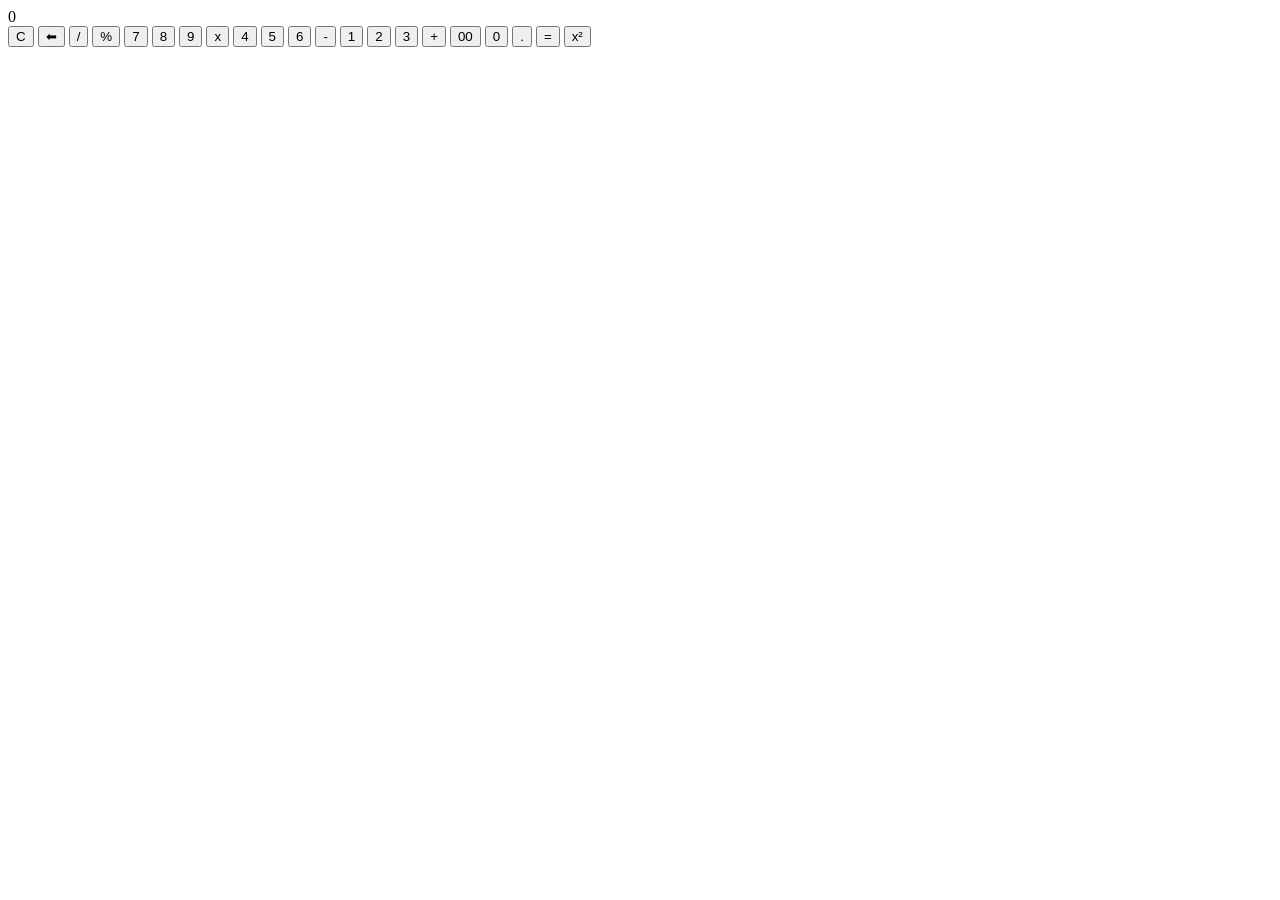
==== index.html @ 43da3ad9 "Create index.html" ====
<!DOCTYPE html>
<html lang="en">
    <head>
        <meta charset="UTF-8" />
        <meta http-equiv="X-UA-Compatible" content="IE=edge" />
        <meta name="viewport" content="width=device-width, initial-scale=1.0" />
        <title>Calcualtor :: By Karan Kumar</title>
        <link rel="stylesheet" href="style.css" />
        <script src="script.js" defer></script>
    </head>

    <body>
        <div class="container">
            <section id="Display-area">
                <div class="currentInput"></div>
                <div class="answerScreen">0</div>
            </section>
            <section class="keypad-btns">
                <button type="button" class="fun_btn" id="clear" value="">
                    C
                </button>
                <button type="button" class="fun_btn" id="erase" value="">
                    &#11013;
                </button>
                <button type="button" class="fun_btn" value="/">/</button>
                <button type="button" class="fun_btn" value="%">%</button>
                <button type="button" class="num_btn" value="7">7</button>
                <button type="button" class="num_btn" value="8">8</button>
                <button type="button" class="num_btn" value="9">9</button>
                <button type="button" class="fun_btn" value="*">x</button>
                <button type="button" class="num_btn" value="4">4</button>
                <button type="button" class="num_btn" value="5">5</button>
                <button type="button" class="num_btn" value="6">6</button>
                <button type="button" class="fun_btn" value="-">-</button>
                <button type="button" class="num_btn" value="1">1</button>
                <button type="button" class="num_btn" value="2">2</button>
                <button type="button" class="num_btn" value="3">3</button>
                <button type="button" class="fun_btn" value="+">+</button>
                <button type="button" class="num_btn" value="00">00</button>
                <button type="button" class="num_btn" value="0">0</button>
                <button type="button" class="num_btn" value=".">.</button>
                <button type="button" class="fun_btn" id="evaluate" value="">
                    =
                </button>
                <button type="button" class="fun_btn" id="exponent" value="2">x²</button>
            </section>
        </div>
    </body>
</html>
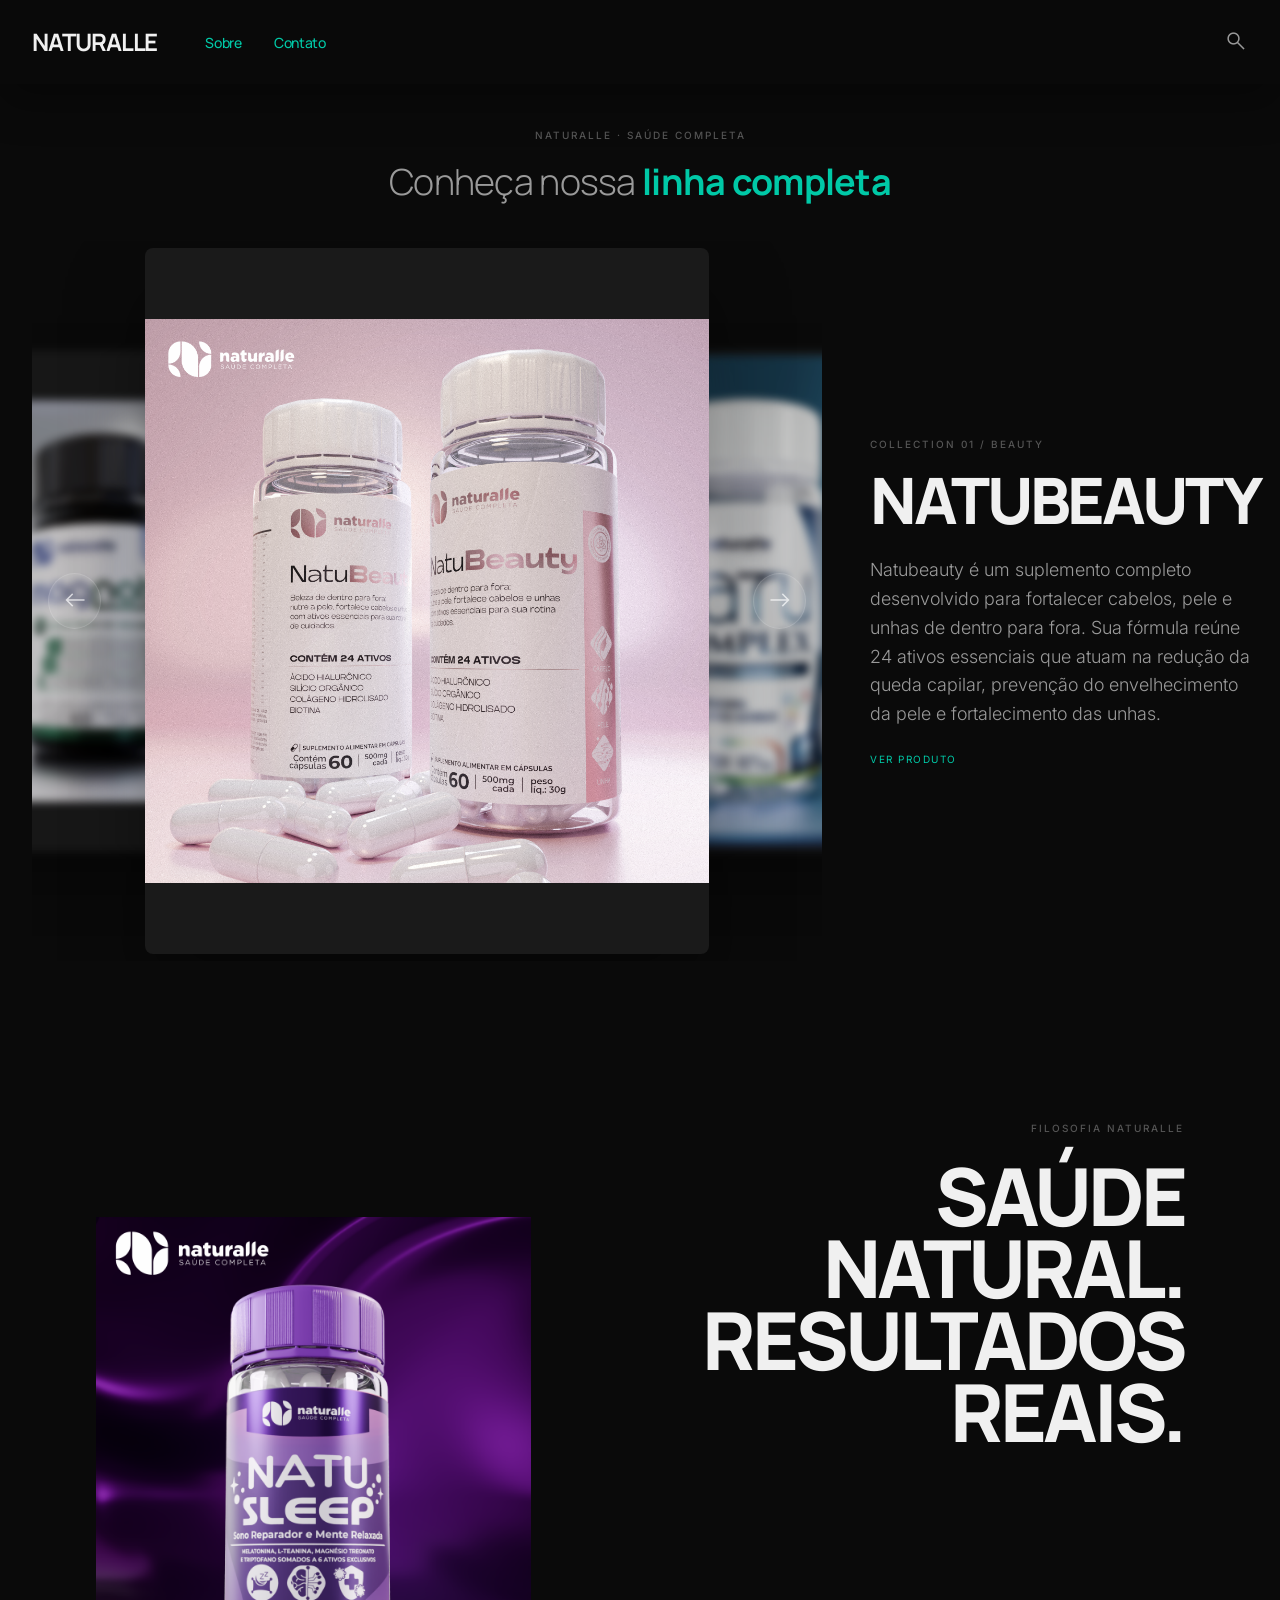
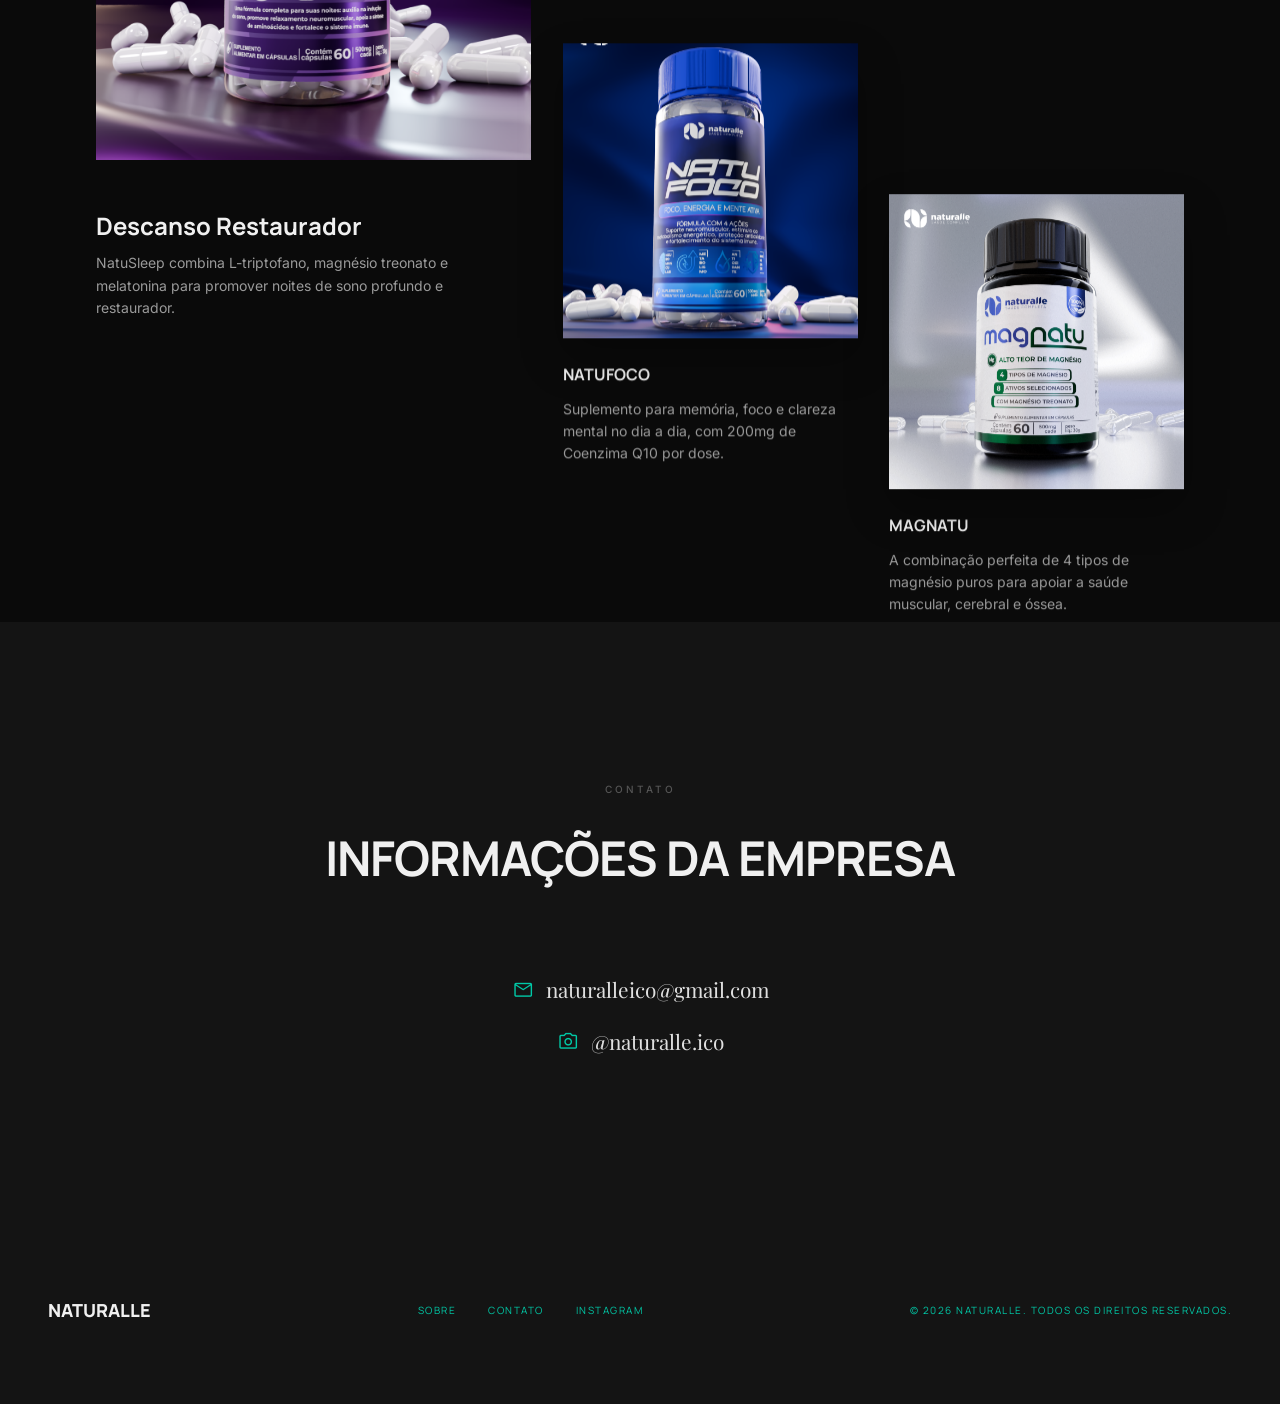
==== commit 3956a715: "adicionando o projeto" ====
--- a/index.html
+++ b/index.html
@@ -1,49 +1,273 @@
 <!DOCTYPE html>
 <html lang="en">
-    <head>
-        <meta charset="UTF-8" />
-        <meta http-equiv="X-UA-Compatible" content="IE=edge" />
-        <meta name="viewport" content="width=device-width, initial-scale=1.0" />
-        <title>Calcualtor :: By Karan Kumar</title>
-        <link rel="stylesheet" href="style.css" />
-        <script src="script.js" defer></script>
-    </head>
-
-    <body>
-        <div class="container">
-            <section id="Display-area">
-                <div class="currentInput"></div>
-                <div class="answerScreen">0</div>
-            </section>
-            <section class="keypad-btns">
-                <button type="button" class="fun_btn" id="clear" value="">
-                    C
+<head>
+    <meta charset="utf-8">
+    <meta name="viewport" content="width=device-width, initial-scale=1.0">
+    <title>NATURALLE | Suplementos Naturais Premium</title>
+    
+    <!-- SEO Optimization -->
+    <meta name="description" content="Descubra a linha completa de suplementos naturais Naturalle. Fórmulas avançadas para beleza, foco, sono, articulações e bem-estar.">
+    
+    <!-- Google Fonts -->
+    <link rel="preconnect" href="https://fonts.googleapis.com">
+    <link rel="preconnect" href="https://fonts.gstatic.com" crossorigin>
+    <link href="https://fonts.googleapis.com/css2?family=Manrope:wght@200;400;500;700;800&family=Inter:wght@300;400;500;600&family=Playfair+Display:ital,wght@0,400;0,600;1,400&display=swap" rel="stylesheet">
+    
+    <!-- Material Symbols -->
+    <link href="https://fonts.googleapis.com/css2?family=Material+Symbols+Outlined:wght,FILL@100..700,0..1&display=swap" rel="stylesheet">
+    
+    <!-- Styles -->
+    <link rel="stylesheet" href="index.css">
+</head>
+<body id="page-body">
+    <!-- TopAppBar -->
+    <header class="navbar" id="main-nav">
+        <nav class="nav-container">
+            <div class="nav-left">
+                <a class="logo" href="index.html">NATURALLE</a>
+                <div class="nav-links">
+                    <a class="nav-link" href="sobre.html">Sobre</a>
+                    <a class="nav-link" href="#contato">Contato</a>
+                </div>
+            </div>
+            <div class="nav-actions">
+                <button class="icon-button" id="search-toggle" aria-label="Pesquisar">
+                    <span class="material-symbols-outlined">search</span>
                 </button>
-                <button type="button" class="fun_btn" id="erase" value="">
-                    &#11013;
+            </div>
+        </nav>
+    </header>
+
+    <!-- Search Overlay -->
+    <div class="search-overlay hidden" id="search-overlay">
+        <div class="search-container">
+            <div class="search-input-group">
+                <span class="material-symbols-outlined search-icon">search</span>
+                <input type="text" class="search-input" id="search-input" placeholder="Pesquisar produtos..." autocomplete="off">
+                <button class="search-close" id="search-close" aria-label="Fechar pesquisa">
+                    <span class="material-symbols-outlined">close</span>
                 </button>
-                <button type="button" class="fun_btn" value="/">/</button>
-                <button type="button" class="fun_btn" value="%">%</button>
-                <button type="button" class="num_btn" value="7">7</button>
-                <button type="button" class="num_btn" value="8">8</button>
-                <button type="button" class="num_btn" value="9">9</button>
-                <button type="button" class="fun_btn" value="*">x</button>
-                <button type="button" class="num_btn" value="4">4</button>
-                <button type="button" class="num_btn" value="5">5</button>
-                <button type="button" class="num_btn" value="6">6</button>
-                <button type="button" class="fun_btn" value="-">-</button>
-                <button type="button" class="num_btn" value="1">1</button>
-                <button type="button" class="num_btn" value="2">2</button>
-                <button type="button" class="num_btn" value="3">3</button>
-                <button type="button" class="fun_btn" value="+">+</button>
-                <button type="button" class="num_btn" value="00">00</button>
-                <button type="button" class="num_btn" value="0">0</button>
-                <button type="button" class="num_btn" value=".">.</button>
-                <button type="button" class="fun_btn" id="evaluate" value="">
-                    =
-                </button>
-                <button type="button" class="fun_btn" id="exponent" value="2">x²</button>
-            </section>
+            </div>
+            <div class="search-results" id="search-results"></div>
         </div>
-    </body>
+    </div>
+
+    <main>
+        <!-- Hero Showcase Section -->
+        <section class="hero-section">
+            <div class="hero-tagline">
+                <span class="label">Naturalle · Saúde Completa</span>
+                <h2 class="tagline-text">Conheça nossa <span class="accent">linha completa</span></h2>
+            </div>
+            <div class="hero-layout">
+                <div class="hero-display-area">
+                    <button class="nav-arrow left" aria-label="Previous" id="carousel-prev">
+                        <span class="material-symbols-outlined">west</span>
+                    </button>
+                    
+                    <div class="carousel-wrapper" id="carousel-wrapper">
+                        <!-- Carousel Items -->
+                        <div class="carousel-item active" data-index="0" data-title="NATUBEAUTY" data-subtitle="Estética e Cuidado" data-desc="Natubeauty é um suplemento completo desenvolvido para fortalecer cabelos, pele e unhas de dentro para fora. Sua fórmula reúne 24 ativos essenciais que atuam na redução da queda capilar, prevenção do envelhecimento da pele e fortalecimento das unhas." data-label="Collection 01 / Beauty">
+                            <img src="Mockups/Natubeauty/APRESENTAÇÃO NATUBEAUTY 2.png" alt="Natubeauty" class="carousel-image" loading="lazy">
+                            <div class="image-overlay">
+                                <h3 class="overlay-title">NATUBEAUTY</h3>
+                                <button class="overlay-button">Ver Detalhes</button>
+                            </div>
+                        </div>
+                        <div class="carousel-item next-1" data-index="1" data-title="NATUCOMPLEX" data-subtitle="Nutrição Essencial" data-desc="NatuComplex é um multivitamínico e multimineral completo, com 28 ativos essenciais que promovem equilíbrio, energia e bem-estar. Contém Vitamina D, B12, Cálcio e Magnésio." data-label="Collection 02 / Health">
+                            <img src="Mockups/Natucomplex/MOKCUP C. FUNDO 1.png" alt="Natucomplex" class="carousel-image" loading="lazy">
+                            <div class="image-overlay">
+                                <h3 class="overlay-title">NATUCOMPLEX</h3>
+                                <button class="overlay-button">Ver Detalhes</button>
+                            </div>
+                        </div>
+                        <div class="carousel-item next-2" data-index="2" data-title="NATUFLEX" data-subtitle="Mobilidade e Articulações" data-desc="Natuflex é um suplemento em cápsulas com 11 ativos selecionados para a saúde dos ossos, músculos e articulações. Proporciona mobilidade, força e conforto articular no dia a dia." data-label="Collection 03 / Wellness">
+                            <img src="Mockups/Natuflex/MOKCUP APRESENTAÇÃO NATUFLEX 2.png" alt="Natuflex" class="carousel-image" loading="lazy">
+                            <div class="image-overlay">
+                                <h3 class="overlay-title">NATUFLEX</h3>
+                                <button class="overlay-button">Ver Detalhes</button>
+                            </div>
+                        </div>
+                        <div class="carousel-item next-3" data-index="3" data-title="NATUFOCO" data-subtitle="Concentração Máxima" data-desc="Natofoco é um suplemento para memória, foco e clareza mental no dia a dia. Conta com 200mg de Coenzima Q10 por dose, associado a Magnésio Treonato, Vitaminas D, B12 e Triptofano para energia limpa." data-label="Collection 04 / Focus">
+                            <img src="Mockups/Natufoco/MOKCUP C. FUNDO 1.png" alt="Natufoco" class="carousel-image" loading="lazy">
+                            <div class="image-overlay">
+                                <h3 class="overlay-title">NATUFOCO</h3>
+                                <button class="overlay-button">Ver Detalhes</button>
+                            </div>
+                        </div>
+                        <div class="carousel-item next-4" data-index="4" data-title="NATUPESO" data-subtitle="Controle e Leveza" data-desc="Natupeso é um suplemento natural para emagrecimento saudável, formulado com doze ativos que atuam juntos para aumentar a saciedade, melhorar o metabolismo e reduzir a compulsão por doces." data-label="Collection 05 / Active">
+                            <img src="Mockups/Natupeso/MOKCUP C.FUNDO  (1).png" alt="Natupeso" class="carousel-image" loading="lazy">
+                            <div class="image-overlay">
+                                <h3 class="overlay-title">NATUPESO</h3>
+                                <button class="overlay-button">Ver Detalhes</button>
+                            </div>
+                        </div>
+                        <div class="carousel-item next-5" data-index="5" data-title="NATUSLEEP" data-subtitle="Descanso Profundo" data-desc="NatuSleep promove noites de sono restauradoras. Sua fórmula combina L-triptofano, magnésio treonato, L-teanina, inositol e melatonina para atuar no controle da ansiedade e regulação natural do sono." data-label="Collection 06 / Recovery">
+                            <img src="Mockups/Natusleep/MOKCUP C. FUNDO 1.png" alt="Natusleep" class="carousel-image" loading="lazy">
+                            <div class="image-overlay">
+                                <h3 class="overlay-title">NATUSLEEP</h3>
+                                <button class="overlay-button">Ver Detalhes</button>
+                            </div>
+                        </div>
+                        <div class="carousel-item prev-1" data-index="6" data-title="MAGNATU" data-subtitle="Magnésio Puro" data-desc="Magnatu combina 4 tipos de magnésio e vitaminas essenciais. Sua fórmula avançada apoia a saúde muscular, cerebral e óssea, além de contribuir para a disposição, clareza mental e bem-estar geral." data-label="Collection 07 / Core">
+                            <img src="Mockups/magNatu/APRESENTAÇÃO MAGNATU 1.png" alt="magNatu" class="carousel-image" loading="lazy">
+                            <div class="image-overlay">
+                                <h3 class="overlay-title">MAGNATU</h3>
+                                <button class="overlay-button">Ver Detalhes</button>
+                            </div>
+                        </div>
+                    </div>
+
+                    <button class="nav-arrow right" aria-label="Next" id="carousel-next">
+                        <span class="material-symbols-outlined">east</span>
+                    </button>
+                </div>
+
+                <div class="hero-info" id="hero-info-container">
+                    <div class="hero-title-group">
+                        <span class="label" id="display-label">Collection 01 / Beauty</span>
+                        <h1 class="headline" id="display-title">NATUBEAUTY</h1>
+                    </div>
+                    <div class="hero-details-group">
+                        <p class="body-text" id="display-desc">
+                            Natubeauty é um suplemento completo desenvolvido para fortalecer cabelos, pele e unhas de dentro para fora. Sua fórmula reúne 24 ativos essenciais que atuam na redução da queda capilar, prevenção do envelhecimento da pele e fortalecimento das unhas.
+                        </p>
+                        <div class="price-action">
+                            <button class="text-button" id="display-action">Ver Produto</button>
+                        </div>
+                    </div>
+                </div>
+            </div>
+        </section>
+
+        <!-- Asymmetric Grid Section -->
+        <section class="grid-section">
+            <div class="grid-container">
+                <!-- Left Offset -->
+                <div class="grid-col-left">
+                    <div class="image-container portrait-img">
+                        <img 
+                            src="Mockups/Natusleep/MOKCUP C. FUNDO 1.png" 
+                            alt="NatuSleep — Descanso Profundo"
+                            class="zoom-image"
+                            loading="lazy"
+                        >
+                    </div>
+                    <div class="text-block">
+                        <h3 class="subtitle">Descanso Restaurador</h3>
+                        <p class="body-text-small">NatuSleep combina L-triptofano, magnésio treonato e melatonina para promover noites de sono profundo e restaurador.</p>
+                    </div>
+                </div>
+
+                <!-- Right Offset -->
+                <div class="grid-col-right">
+                    <div class="philosophy-header">
+                        <span class="label text-right">Filosofia Naturalle</span>
+                        <h2 class="massive-headline">SAÚDE NATURAL. RESULTADOS REAIS.</h2>
+                    </div>
+
+                    <div class="product-cards">
+                        <div class="product-card parallax-card" data-speed="-0.1">
+                            <a href="produto.html?p=NATUFOCO" class="image-container square-img shadow-box block-link">
+                                <img 
+                                    src="Mockups/Natufoco/MOKCUP C. FUNDO 1.png" 
+                                    alt="NatuFoco — Concentração Máxima"
+                                    class="zoom-image"
+                                    loading="lazy"
+                                >
+                            </a>
+                            <div class="product-info-column">
+                                <h4 class="product-title">NATUFOCO</h4>
+                                <p class="body-text-small">Suplemento para memória, foco e clareza mental no dia a dia, com 200mg de Coenzima Q10 por dose.</p>
+                            </div>
+                        </div>
+
+                        <div class="product-card offset-card parallax-card" data-speed="-0.25">
+                            <a href="produto.html?p=MAGNATU" class="image-container square-img shadow-box block-link">
+                                <img 
+                                    src="Mockups/magNatu/APRESENTAÇÃO MAGNATU 1.png" 
+                                    alt="MagNatu — Magnésio Puro"
+                                    class="zoom-image"
+                                    loading="lazy"
+                                >
+                            </a>
+                            <div class="product-info-column">
+                                <h4 class="product-title">MAGNATU</h4>
+                                <p class="body-text-small">A combinação perfeita de 4 tipos de magnésio puros para apoiar a saúde muscular, cerebral e óssea.</p>
+                            </div>
+                        </div>
+                    </div>
+                </div>
+            </div>
+        </section>
+        <!-- Contact Info Section -->
+        <section class="newsletter-section" id="contato">
+            <div class="newsletter-container">
+                <span class="label center-label">Contato</span>
+                <h2 class="newsletter-headline">INFORMAÇÕES DA EMPRESA</h2>
+                <div class="contact-info-links">
+                    <a href="mailto:naturalleico@gmail.com" class="contact-link">
+                        <span class="material-symbols-outlined">mail</span>
+                        <span>naturalleico@gmail.com</span>
+                    </a>
+                    <a href="https://instagram.com/naturalle.ico" target="_blank" class="contact-link">
+                        <span class="material-symbols-outlined">photo_camera</span>
+                        <span>@naturalle.ico</span>
+                    </a>
+                </div>
+            </div>
+        </section>
+    </main>
+
+    <!-- Modal (Detail View) -->
+    <div class="modal hidden" id="detail-modal" aria-hidden="true" role="dialog">
+        <div class="modal-content">
+            <button class="close-modal text-button-icon" id="close-modal-btn" aria-label="Fechar">
+                <span class="material-symbols-outlined large-icon">close</span>
+            </button>
+            <div class="modal-grid">
+                <div class="modal-image-col">
+                    <img 
+                        src="Mockups/Natubeauty/APRESENTAÇÃO NATUBEAUTY 2.png" 
+                        alt="Detalhe do produto"
+                        class="full-cover-image"
+                    >
+                </div>
+                <div class="modal-info-col">
+                    <div class="modal-header">
+                        <span class="label">Detalhes do Produto</span>
+                        <h2 class="modal-title">NATUBEAUTY</h2>
+                    </div>
+                    
+                    <div class="modal-body-content">
+                        <p class="body-text" id="modal-description-text"></p>
+                        
+                        <div class="modal-dynamic-content" id="modal-dynamic-content">
+                            <!-- Benefits and Nutritional details injected here via app.js -->
+                        </div>
+                    </div>
+                    
+                    <button class="primary-action-btn">Saiba Mais</button>
+                </div>
+            </div>
+        </div>
+    </div>
+
+    <!-- Footer -->
+    <footer class="footer">
+        <div class="footer-container">
+            <div class="footer-logo">NATURALLE</div>
+            <div class="footer-links">
+                <a href="sobre.html">Sobre</a>
+                <a href="#contato">Contato</a>
+                <a href="https://instagram.com/naturalle.ico" target="_blank">Instagram</a>
+            </div>
+            <div class="footer-copyright">
+                © 2026 NATURALLE. TODOS OS DIREITOS RESERVADOS.
+            </div>
+        </div>
+    </footer>
+
+    <script src="app.js"></script>
+</body>
 </html>
--- a/index.css
+++ b/index.css
@@ -0,0 +1,1205 @@
+/* ==========================================================================
+   CSS RESET & VARIABLES
+   ========================================================================== */
+
+:root {
+    /* Color Tokens — Dark Premium: Black, Teal, White */
+    --color-background: #0a0a0a;
+    --color-surface: #111111;
+    --color-surface-container: #1a1a1a;
+    --color-surface-container-low: #141414;
+    --color-surface-container-lowest: #0a0a0a;
+    --color-surface-variant: #1e1e1e;
+    --color-surface-container-highest: #252525;
+
+    --color-primary: #00C9A7;
+    --color-on-primary: #0a0a0a;
+
+    --color-on-background: #f0f0f0;
+    --color-on-surface: #e0e0e0;
+    --color-on-surface-variant: #9a9a9a;
+
+    --color-outline: #555555;
+    --color-outline-variant: #333333;
+
+    /* Accent */
+    --color-accent: #00C9A7;
+    --color-accent-muted: rgba(0, 201, 167, 0.15);
+
+    /* Typography */
+    --font-headline: 'Manrope', sans-serif;
+    --font-body: 'Inter', sans-serif;
+    --font-label: 'Inter', sans-serif;
+
+    /* Transitions */
+    --transition-fast: 300ms ease-out;
+    --transition-slow: 1000ms ease-in-out;
+}
+
+*, *::before, *::after {
+    margin: 0;
+    padding: 0;
+    box-sizing: border-box;
+    -webkit-font-smoothing: antialiased;
+    -moz-osx-font-smoothing: grayscale;
+}
+
+body {
+    background-color: var(--color-background);
+    color: var(--color-on-background);
+    font-family: var(--font-body);
+    line-height: 1.5;
+    scroll-behavior: smooth;
+    overflow-x: hidden;
+}
+
+/* Material Icons Setup */
+.material-symbols-outlined {
+    font-variation-settings: 'FILL' 0, 'wght' 300, 'GRAD' 0, 'opsz' 24;
+}
+.large-icon {
+    font-size: 2rem !important;
+}
+
+::selection {
+    background-color: var(--color-primary);
+    color: var(--color-on-primary);
+}
+
+img {
+    display: block;
+    max-width: 100%;
+    height: auto;
+}
+
+a {
+    text-decoration: none;
+    color: inherit;
+}
+
+button {
+    background: none;
+    border: none;
+    cursor: pointer;
+    font-family: inherit;
+    color: inherit;
+}
+
+/* ==========================================================================
+   TYPOGRAPHY
+   ========================================================================== */
+
+.headline {
+    font-family: var(--font-headline);
+    font-weight: 800;
+    font-size: 2.5rem;
+    line-height: 1;
+    letter-spacing: -0.05em;
+    text-transform: uppercase;
+}
+@media (min-width: 768px) {
+    .headline { font-size: 4rem; }
+}
+
+.massive-headline {
+    font-family: var(--font-headline);
+    font-weight: 900;
+    font-size: 3rem;
+    line-height: 0.9;
+    letter-spacing: -0.05em;
+}
+@media (min-width: 768px) {
+    .massive-headline { font-size: 5rem; }
+}
+
+.subtitle {
+    font-family: var(--font-headline);
+    font-weight: 700;
+    font-size: 1.5rem;
+    margin-bottom: 0.5rem;
+}
+
+.label {
+    font-family: var(--font-label);
+    font-size: 0.625rem;
+    font-weight: 500;
+    text-transform: uppercase;
+    letter-spacing: 0.2em;
+    color: var(--color-outline);
+    display: block;
+}
+
+.body-text {
+    font-size: 1.125rem;
+    font-weight: 300;
+    color: var(--color-on-surface-variant);
+    line-height: 1.6;
+}
+
+.body-text-small {
+    font-size: 0.875rem;
+    color: var(--color-on-surface-variant);
+    line-height: 1.6;
+    margin-bottom: 1rem;
+}
+
+.price {
+    font-family: var(--font-headline);
+    font-weight: 300;
+    font-size: 1.5rem;
+}
+
+/* ==========================================================================
+   HEADER & NAVIGATION
+   ========================================================================== */
+
+.navbar {
+    position: fixed;
+    top: 0;
+    width: 100%;
+    z-index: 50;
+    background-color: rgba(10, 10, 10, 0.85);
+    backdrop-filter: blur(20px);
+    box-shadow: 0 20px 40px rgba(0, 0, 0, 0.3);
+}
+
+.nav-container {
+    display: flex;
+    justify-content: space-between;
+    align-items: center;
+    padding: 1.5rem 2rem;
+    max-width: 1920px;
+    margin: 0 auto;
+}
+
+.nav-left {
+    display: flex;
+    align-items: center;
+    gap: 3rem;
+}
+
+.logo {
+    font-family: var(--font-headline);
+    font-size: 1.5rem;
+    font-weight: 700;
+    letter-spacing: -0.05em;
+    text-transform: uppercase;
+}
+
+.nav-links {
+    display: none;
+    gap: 2rem;
+}
+@media (min-width: 768px) {
+    .nav-links { display: flex; }
+}
+
+.nav-link {
+    font-family: var(--font-headline);
+    font-weight: 500;
+    font-size: 0.875rem;
+    letter-spacing: -0.02em;
+    color: var(--color-primary);
+    transition: color var(--transition-fast);
+}
+.nav-link:hover, .nav-link.active {
+    color: var(--color-on-background);
+}
+.nav-link.active {
+    border-bottom: 1px solid var(--color-on-background);
+    padding-bottom: 0.25rem;
+}
+
+.nav-actions {
+    display: flex;
+    gap: 1.5rem;
+    color: var(--color-on-surface-variant);
+}
+
+.icon-button:active {
+    opacity: 0.7;
+}
+.icon-button:hover {
+    color: var(--color-on-background);
+}
+
+/* ==========================================================================
+   SEARCH OVERLAY
+   ========================================================================== */
+
+.search-overlay {
+    position: fixed;
+    inset: 0;
+    z-index: 200;
+    background-color: rgba(0, 0, 0, 0.92);
+    backdrop-filter: blur(20px);
+    display: flex;
+    align-items: flex-start;
+    justify-content: center;
+    padding-top: 12vh;
+    opacity: 1;
+    transition: opacity 300ms ease, visibility 300ms ease;
+}
+.search-overlay.hidden {
+    opacity: 0;
+    visibility: hidden;
+    pointer-events: none;
+}
+
+.search-container {
+    width: 100%;
+    max-width: 640px;
+    padding: 0 2rem;
+    display: flex;
+    flex-direction: column;
+    gap: 2rem;
+}
+
+.search-input-group {
+    display: flex;
+    align-items: center;
+    gap: 1rem;
+    border-bottom: 2px solid var(--color-outline);
+    padding-bottom: 1rem;
+    transition: border-color var(--transition-fast);
+}
+.search-input-group:focus-within {
+    border-color: var(--color-accent);
+}
+
+.search-icon {
+    color: var(--color-on-surface-variant);
+    font-size: 1.5rem;
+}
+
+.search-input {
+    flex: 1;
+    background: none;
+    border: none;
+    outline: none;
+    font-family: var(--font-headline);
+    font-size: 1.5rem;
+    font-weight: 300;
+    color: var(--color-on-background);
+    caret-color: var(--color-accent);
+}
+@media (min-width: 768px) {
+    .search-input { font-size: 2rem; }
+}
+.search-input::placeholder {
+    color: rgba(255, 255, 255, 0.2);
+}
+
+.search-close {
+    color: var(--color-on-surface-variant);
+    padding: 0.5rem;
+    transition: color var(--transition-fast);
+}
+.search-close:hover {
+    color: var(--color-accent);
+}
+
+.search-results {
+    display: flex;
+    flex-direction: column;
+    gap: 0.5rem;
+}
+
+.search-result-item {
+    display: flex;
+    align-items: center;
+    gap: 1.25rem;
+    padding: 1rem;
+    border-radius: 0.75rem;
+    text-decoration: none;
+    transition: background-color var(--transition-fast);
+}
+.search-result-item:hover {
+    background-color: rgba(255, 255, 255, 0.06);
+}
+
+.search-result-img {
+    width: 3.5rem;
+    height: 3.5rem;
+    border-radius: 0.5rem;
+    object-fit: contain;
+    background-color: var(--color-surface-container);
+    flex-shrink: 0;
+}
+
+.search-result-info {
+    display: flex;
+    flex-direction: column;
+    gap: 0.15rem;
+}
+
+.search-result-name {
+    font-family: var(--font-headline);
+    font-weight: 700;
+    font-size: 1rem;
+    color: var(--color-on-background);
+}
+
+.search-result-sub {
+    font-family: var(--font-body);
+    font-size: 0.8rem;
+    color: var(--color-on-surface-variant);
+}
+
+.search-empty {
+    text-align: center;
+    padding: 2rem;
+    color: var(--color-on-surface-variant);
+    font-family: var(--font-body);
+    font-size: 0.9rem;
+}
+
+/* ==========================================================================
+   HERO SECTION
+   ========================================================================== */
+
+main {
+    padding-top: 8rem;
+    min-height: 100vh;
+}
+
+.hero-section {
+    max-width: 1920px;
+    margin: 0 auto;
+    padding: 0 2rem;
+    display: flex;
+    flex-direction: column;
+}
+
+.hero-tagline {
+    text-align: center;
+    margin-bottom: 2rem;
+    display: flex;
+    flex-direction: column;
+    align-items: center;
+    gap: 0.75rem;
+}
+
+.tagline-text {
+    font-family: var(--font-headline);
+    font-weight: 300;
+    font-size: 1.75rem;
+    color: var(--color-on-surface-variant);
+    letter-spacing: -0.02em;
+}
+@media (min-width: 768px) {
+    .tagline-text { font-size: 2.25rem; }
+}
+
+.tagline-text .accent {
+    color: var(--color-accent);
+    font-weight: 700;
+}
+
+.hero-layout {
+    display: flex;
+    flex-direction: column;
+    gap: 2rem;
+}
+@media (min-width: 1024px) {
+    .hero-layout {
+        flex-direction: row;
+        align-items: center;
+        gap: 0;
+    }
+}
+
+.hero-display-area {
+    position: relative;
+    width: 100%;
+    height: 60vh;
+    display: flex;
+    align-items: center;
+    justify-content: center;
+    overflow: hidden;
+}
+@media (min-width: 768px) {
+    .hero-display-area { height: 75vh; }
+}
+@media (min-width: 1024px) {
+    .hero-display-area {
+        flex: 0 0 65%;
+        height: 80vh;
+    }
+}
+
+.nav-arrow {
+    position: absolute;
+    z-index: 20;
+    padding: 0.85rem;
+    color: rgba(255, 255, 255, 0.7);
+    background-color: rgba(255, 255, 255, 0.08);
+    border: 1px solid rgba(255, 255, 255, 0.12);
+    border-radius: 50%;
+    transition: all var(--transition-fast);
+}
+.nav-arrow:hover {
+    color: var(--color-accent);
+    background-color: var(--color-accent-muted);
+    border-color: var(--color-accent);
+}
+.nav-arrow.left {
+    left: 1rem;
+}
+.nav-arrow.left:hover {
+    transform: translateX(-3px);
+}
+.nav-arrow.right {
+    right: 1rem;
+}
+.nav-arrow.right:hover {
+    transform: translateX(3px);
+}
+
+.carousel-wrapper {
+    position: relative;
+    width: 100%;
+    height: 100%;
+    display: flex;
+    align-items: center;
+    justify-content: center;
+    perspective: 1200px;
+    transform-style: preserve-3d;
+}
+
+.carousel-item {
+    position: absolute;
+    height: 98%;
+    width: auto;
+    aspect-ratio: 4 / 5;
+    border-radius: 0.5rem;
+    overflow: hidden;
+    cursor: pointer;
+    box-shadow: 0 40px 80px rgba(0, 0, 0, 0.4);
+    background-color: var(--color-surface-container);
+    transition: transform 0.8s cubic-bezier(0.2, 0.8, 0.2, 1), 
+                opacity 0.8s cubic-bezier(0.2, 0.8, 0.2, 1),
+                filter 0.8s cubic-bezier(0.2, 0.8, 0.2, 1),
+                z-index 0.8s step-end;
+    will-change: transform, opacity, filter;
+}
+
+.carousel-image {
+    width: 100%;
+    height: 100%;
+    object-fit: contain;
+    filter: grayscale(20%);
+    transition: transform var(--transition-slow), filter var(--transition-slow);
+}
+
+.carousel-item.active {
+    transform: translateX(0) translateZ(0) scale(1);
+    opacity: 1;
+    z-index: 10;
+    filter: grayscale(0%) blur(0px);
+}
+.carousel-item.active:hover .carousel-image {
+    transform: scale(1.05);
+}
+
+.carousel-item.next-1 {
+    transform: translateX(65%) translateZ(-150px) scale(0.8);
+    opacity: 0.85;
+    z-index: 9;
+    filter: blur(6px) grayscale(30%);
+}
+
+.carousel-item.next-2 {
+    transform: translateX(120%) translateZ(-350px) scale(0.55);
+    opacity: 0.45;
+    z-index: 8;
+    filter: blur(14px) grayscale(60%);
+}
+
+.carousel-item.prev-1 {
+    transform: translateX(-65%) translateZ(-150px) scale(0.8);
+    opacity: 0.85;
+    z-index: 9;
+    filter: blur(6px) grayscale(30%);
+}
+
+.carousel-item.prev-2 {
+    transform: translateX(-120%) translateZ(-350px) scale(0.55);
+    opacity: 0.45;
+    z-index: 8;
+    filter: blur(14px) grayscale(60%);
+}
+
+.carousel-item.hidden-right {
+    transform: translateX(170%) translateZ(-500px) scale(0.35);
+    opacity: 0;
+    z-index: 7;
+    filter: blur(25px) grayscale(100%);
+    pointer-events: none;
+}
+
+.carousel-item.hidden-left {
+    transform: translateX(-170%) translateZ(-500px) scale(0.35);
+    opacity: 0;
+    z-index: 7;
+    filter: blur(25px) grayscale(100%);
+    pointer-events: none;
+}
+
+.image-overlay {
+    position: absolute;
+    inset: 0;
+    background-color: rgba(0, 0, 0, 0.45);
+    opacity: 0;
+    pointer-events: none;
+    transition: opacity var(--transition-fast);
+    display: flex;
+    flex-direction: column;
+    gap: 1.5rem;
+    align-items: center;
+    justify-content: center;
+}
+
+.overlay-title {
+    color: #ffffff;
+    font-family: var(--font-headline);
+    font-size: 1.5rem;
+    font-weight: 700;
+    letter-spacing: 0.05em;
+    text-transform: uppercase;
+    text-align: center;
+    transform: translateY(20px);
+    opacity: 0;
+    transition: transform var(--transition-fast), opacity var(--transition-fast);
+}
+
+.overlay-button {
+    background-color: var(--color-accent);
+    color: var(--color-on-primary);
+    padding: 1rem 2rem;
+    font-size: 0.75rem;
+    letter-spacing: 0.15em;
+    font-family: var(--font-label);
+    text-transform: uppercase;
+    transform: translateY(20px);
+    opacity: 0;
+    transition: transform 0.4s cubic-bezier(0.2, 0.8, 0.2, 1), 
+                opacity 0.4s cubic-bezier(0.2, 0.8, 0.2, 1),
+                background-color var(--transition-fast), 
+                color var(--transition-fast);
+}
+
+.carousel-item.active:hover .image-overlay {
+    opacity: 1;
+    pointer-events: auto;
+}
+
+.carousel-item.active:hover .overlay-title,
+.carousel-item.active:hover .overlay-button {
+    transform: translateY(0);
+    opacity: 1;
+}
+
+.carousel-item.active:hover .overlay-button {
+    transition-delay: 0.05s;
+}
+
+.overlay-button:hover {
+    background-color: #ffffff;
+    color: #0a0a0a;
+}
+
+.hero-info {
+    width: 100%;
+    display: flex;
+    flex-direction: column;
+    gap: 2rem;
+    transition: opacity 0.4s ease-in-out;
+    padding: 2rem 0;
+}
+.hero-info.fading {
+    opacity: 0;
+}
+@media (min-width: 1024px) {
+    .hero-info {
+        flex: 0 0 35%;
+        padding: 2rem 3rem;
+        gap: 1.5rem;
+    }
+}
+
+.hero-title-group {
+    display: flex;
+    flex-direction: column;
+    gap: 1rem;
+}
+
+.hero-details-group {
+    display: flex;
+    flex-direction: column;
+    gap: 1.5rem;
+}
+
+.price-action {
+    display: flex;
+    align-items: center;
+    gap: 1rem;
+}
+
+.divider {
+    height: 1px;
+    width: 3rem;
+    background-color: rgba(175, 179, 178, 0.3);
+}
+
+.text-button {
+    font-size: 0.625rem;
+    font-family: var(--font-label);
+    letter-spacing: 0.15em;
+    text-transform: uppercase;
+    color: var(--color-primary);
+    transition: color var(--transition-fast);
+}
+.text-button:hover {
+    color: var(--color-on-background);
+}
+
+/* ==========================================================================
+   GRID SECTION
+   ========================================================================== */
+
+.grid-section {
+    margin-top: 10rem;
+    margin-bottom: 8rem;
+    padding: 0 2rem;
+}
+@media (min-width: 768px) {
+    .grid-section { padding: 0 6rem; }
+}
+
+.grid-container {
+    max-width: 1920px;
+    margin: 0 auto;
+    display: grid;
+    grid-template-columns: 1fr;
+    gap: 6rem;
+}
+@media (min-width: 768px) {
+    .grid-container {
+        grid-template-columns: repeat(12, 1fr);
+        gap: 2rem;
+    }
+}
+
+.grid-col-left {
+    display: flex;
+    flex-direction: column;
+    gap: 3rem;
+}
+@media (min-width: 768px) {
+    .grid-col-left {
+        grid-column: span 5;
+        padding-top: 6rem;
+    }
+}
+
+.grid-col-right {
+    display: flex;
+    flex-direction: column;
+    gap: 6rem;
+}
+@media (min-width: 768px) {
+    .grid-col-right {
+        grid-column: span 7;
+    }
+}
+
+.image-container {
+    background-color: var(--color-surface-container-low);
+    overflow: hidden;
+    position: relative;
+}
+
+.portrait-img {
+    aspect-ratio: 4 / 5;
+}
+
+.square-img {
+    aspect-ratio: 1 / 1;
+}
+
+.shadow-box {
+    box-shadow: 0 20px 40px rgba(0, 0, 0, 0.3);
+}
+
+.zoom-image {
+    width: 100%;
+    height: 100%;
+    object-fit: cover;
+    transition: transform var(--transition-slow);
+}
+
+.image-container:hover .zoom-image {
+    transform: scale(1.1);
+}
+
+.text-block {
+    max-width: 24rem;
+}
+
+.inline-link {
+    display: inline-block;
+    padding-top: 0.5rem;
+    padding-bottom: 0.25rem;
+    font-size: 0.625rem;
+    font-family: var(--font-label);
+    letter-spacing: 0.15em;
+    text-transform: uppercase;
+    border-bottom: 1px solid var(--color-outline-variant);
+    transition: border-color var(--transition-fast), color var(--transition-fast);
+}
+.inline-link:hover {
+    border-bottom-color: var(--color-accent);
+    color: var(--color-accent);
+}
+
+.philosophy-header {
+    display: flex;
+    flex-direction: column;
+    align-items: flex-end;
+    text-align: right;
+    gap: 1rem;
+    margin-bottom: 2rem;
+}
+
+.philosophy-header .label {
+    margin-bottom: 0.5rem;
+}
+
+.product-cards {
+    display: grid;
+    grid-template-columns: 1fr;
+    gap: 2rem;
+}
+@media (min-width: 768px) {
+    .product-cards {
+        grid-template-columns: 1fr 1fr;
+    }
+}
+
+.product-card {
+    display: flex;
+    flex-direction: column;
+    gap: 1.5rem;
+}
+@media (min-width: 768px) {
+    .offset-card {
+        margin-top: 5rem;
+    }
+}
+
+.product-info {
+    display: flex;
+    justify-content: space-between;
+    align-items: flex-start;
+}
+
+.product-info-column {
+    display: flex;
+    flex-direction: column;
+    gap: 0.5rem;
+}
+
+.block-link {
+    display: block;
+    text-decoration: none;
+    color: inherit;
+}
+
+.parallax-card {
+    will-change: transform;
+    transition: transform 0.1s ease-out;
+}
+
+
+.product-title {
+    font-family: var(--font-headline);
+    font-weight: 700;
+    margin-bottom: 0.25rem;
+}
+
+.product-material {
+    font-size: 0.625rem;
+    font-family: var(--font-label);
+    text-transform: uppercase;
+    color: var(--color-outline);
+}
+
+.product-price {
+    font-family: var(--font-headline);
+    font-weight: 500;
+    font-size: 0.875rem;
+}
+
+.product-tag {
+    font-family: var(--font-label);
+    font-size: 0.625rem;
+    font-weight: 600;
+    letter-spacing: 0.15em;
+    text-transform: uppercase;
+    color: var(--color-accent);
+    background-color: var(--color-accent-muted);
+    padding: 0.4rem 0.8rem;
+    border-radius: 2rem;
+}
+
+/* ==========================================================================
+   NEWSLETTER
+   ========================================================================== */
+
+.newsletter-section {
+    padding: 10rem 0;
+    background-color: var(--color-surface-container-low);
+}
+
+.newsletter-container {
+    max-width: 1920px;
+    margin: 0 auto;
+    padding: 0 2rem;
+    display: flex;
+    flex-direction: column;
+    align-items: center;
+    text-align: center;
+}
+@media (min-width: 768px) {
+    .newsletter-container { padding: 0 6rem; }
+}
+
+.center-label {
+    letter-spacing: 0.3em;
+    margin-bottom: 2rem;
+}
+
+.newsletter-headline {
+    font-family: var(--font-headline);
+    font-weight: 700;
+    font-size: 2.5rem;
+    letter-spacing: -0.02em;
+    margin-bottom: 3rem;
+    max-width: 42rem;
+    line-height: 1.2;
+}
+@media (min-width: 768px) {
+    .newsletter-headline { font-size: 3rem; }
+}
+
+.newsletter-form {
+    width: 100%;
+    max-width: 28rem;
+    position: relative;
+    display: flex;
+    align-items: center;
+    border-bottom: 1px solid var(--color-outline-variant);
+    padding-bottom: 0.5rem;
+}
+
+.email-input {
+    width: 100%;
+    background: transparent;
+    border: none;
+    outline: none;
+    font-family: var(--font-label);
+    font-size: 0.75rem;
+    letter-spacing: 0.15em;
+    padding: 1rem 0;
+    color: var(--color-on-background);
+}
+.email-input::placeholder {
+    color: rgba(255, 255, 255, 0.25);
+}
+
+.submit-button {
+    color: var(--color-outline);
+    transition: color var(--transition-fast);
+}
+.submit-button:hover {
+    color: var(--color-on-background);
+}
+
+/* --- Contact Info Links (Playfair Display typography) --- */
+.contact-info-links {
+    display: flex;
+    flex-direction: column;
+    gap: 1.25rem;
+    align-items: center;
+    margin-top: 2.5rem;
+}
+.contact-link {
+    display: flex;
+    align-items: center;
+    gap: 0.75rem;
+    text-decoration: none;
+    font-family: 'Playfair Display', Georgia, serif;
+    font-size: 1.3rem;
+    color: var(--color-on-surface);
+    transition: color var(--transition-fast), transform var(--transition-fast);
+}
+.contact-link:hover {
+    color: var(--color-accent);
+    transform: translateX(4px);
+}
+.contact-link .material-symbols-outlined {
+    font-size: 1.4rem;
+    color: var(--color-accent);
+}
+
+/* ==========================================================================
+   MODAL
+   ========================================================================== */
+
+.modal {
+    position: fixed;
+    inset: 0;
+    z-index: 100;
+    background-color: rgba(0, 0, 0, 0.6);
+    backdrop-filter: blur(12px);
+    display: flex;
+    align-items: center;
+    justify-content: center;
+    padding: 1rem;
+    opacity: 1;
+    transition: opacity 300ms ease, visibility 300ms ease;
+}
+@media (min-width: 768px) {
+    .modal { padding: 3rem; }
+}
+
+.modal.hidden {
+    opacity: 0;
+    visibility: hidden;
+    pointer-events: none;
+}
+
+.modal-content {
+    background-color: var(--color-surface);
+    width: 100%;
+    max-width: 72rem;
+    max-height: 100%;
+    overflow-y: auto;
+    position: relative;
+    box-shadow: 0 40px 80px rgba(0, 0, 0, 0.5);
+}
+
+.close-modal {
+    position: absolute;
+    top: 2rem;
+    right: 2rem;
+    z-index: 10;
+    color: rgba(47, 51, 51, 0.4);
+    transition: color var(--transition-fast);
+}
+.close-modal:hover {
+    color: var(--color-on-background);
+}
+
+.modal-grid {
+    display: grid;
+    grid-template-columns: 1fr;
+}
+@media (min-width: 768px) {
+    .modal-grid { grid-template-columns: 1fr 1fr; }
+}
+
+.modal-image-col {
+    aspect-ratio: 1/1;
+    background-color: var(--color-surface-container-low);
+}
+@media (min-width: 768px) {
+    .modal-image-col {
+        aspect-ratio: auto;
+        min-height: 80vh;
+    }
+}
+
+.full-cover-image {
+    width: 100%;
+    height: 100%;
+    object-fit: cover;
+}
+
+.modal-info-col {
+    padding: 3rem;
+    display: flex;
+    flex-direction: column;
+    justify-content: center;
+    gap: 3rem;
+}
+@media (min-width: 768px) {
+    .modal-info-col { padding: 6rem; }
+}
+
+.modal-header {
+    display: flex;
+    flex-direction: column;
+    gap: 1rem;
+}
+
+.modal-title {
+    font-family: var(--font-headline);
+    font-size: 3rem;
+    font-weight: 700;
+    letter-spacing: -0.05em;
+}
+
+.modal-price {
+    font-family: var(--font-headline);
+    font-weight: 300;
+    font-size: 2rem;
+}
+
+.modal-body-content {
+    display: flex;
+    flex-direction: column;
+    gap: 2rem;
+}
+
+/* Modal Dynamic Content: Benefits and Nutrition */
+.modal-dynamic-content {
+    display: flex;
+    flex-direction: column;
+    gap: 2rem;
+    margin-top: 1.5rem;
+}
+
+.section-title {
+    font-size: 0.85rem;
+    font-weight: 700;
+    text-transform: uppercase;
+    letter-spacing: 0.05em;
+    font-family: var(--font-headline);
+    margin-bottom: 1rem;
+    color: var(--color-on-background);
+    border-bottom: 1px solid var(--color-outline-variant);
+    padding-bottom: 0.5rem;
+}
+
+.benefits-list {
+    display: flex;
+    flex-direction: column;
+    gap: 0.75rem;
+}
+
+.benefit-item {
+    font-size: 0.85rem;
+    line-height: 1.4;
+    color: var(--color-on-surface-variant);
+    font-family: var(--font-body);
+}
+
+.benefit-item strong {
+    color: var(--color-on-background);
+    font-weight: 600;
+}
+
+.nutrition-table {
+    width: 100%;
+    border-collapse: collapse;
+    font-size: 0.8rem;
+    font-family: var(--font-label);
+}
+
+.nutrition-table tbody tr {
+    border-bottom: 1px solid var(--color-outline-variant);
+}
+
+.nutrition-table tbody tr:last-child {
+    border-bottom: none;
+}
+
+.nutrition-table td {
+    padding: 0.75rem 0;
+    color: var(--color-on-surface-variant);
+}
+
+.nutrition-table td.qty-value {
+    text-align: right;
+    font-weight: 500;
+    color: var(--color-on-background);
+}
+
+.primary-action-btn {
+    width: 100%;
+    background-color: var(--color-accent);
+    color: var(--color-on-primary);
+    padding: 1.5rem;
+    font-size: 0.75rem;
+    font-family: var(--font-label);
+    letter-spacing: 0.2em;
+    text-transform: uppercase;
+    transition: background-color var(--transition-fast);
+}
+.primary-action-btn:hover {
+    background-color: #00e6be;
+}
+
+/* ==========================================================================
+   FOOTER
+   ========================================================================== */
+
+.footer {
+    width: 100%;
+    padding: 5rem 0;
+    background-color: var(--color-surface-container-low);
+}
+
+.footer-container {
+    max-width: 1920px;
+    margin: 0 auto;
+    padding: 0 2rem;
+    display: flex;
+    flex-direction: column;
+    align-items: center;
+    gap: 2rem;
+}
+@media (min-width: 768px) {
+    .footer-container {
+        flex-direction: row;
+        justify-content: space-between;
+        padding: 0 3rem;
+    }
+}
+
+.footer-logo {
+    font-family: var(--font-headline);
+    font-size: 1.125rem;
+    font-weight: 900;
+    color: var(--color-on-background);
+    text-transform: uppercase;
+}
+
+.footer-links {
+    display: flex;
+    flex-wrap: wrap;
+    justify-content: center;
+    gap: 2rem;
+}
+
+.footer-links a {
+    font-family: var(--font-headline);
+    font-size: 0.625rem;
+    letter-spacing: 0.15em;
+    text-transform: uppercase;
+    color: var(--color-primary);
+    transition: opacity var(--transition-fast);
+}
+.footer-links a:hover {
+    opacity: 0.5;
+}
+
+.footer-copyright {
+    font-family: var(--font-headline);
+    font-size: 0.625rem;
+    letter-spacing: 0.15em;
+    text-transform: uppercase;
+    color: var(--color-primary);
+}
